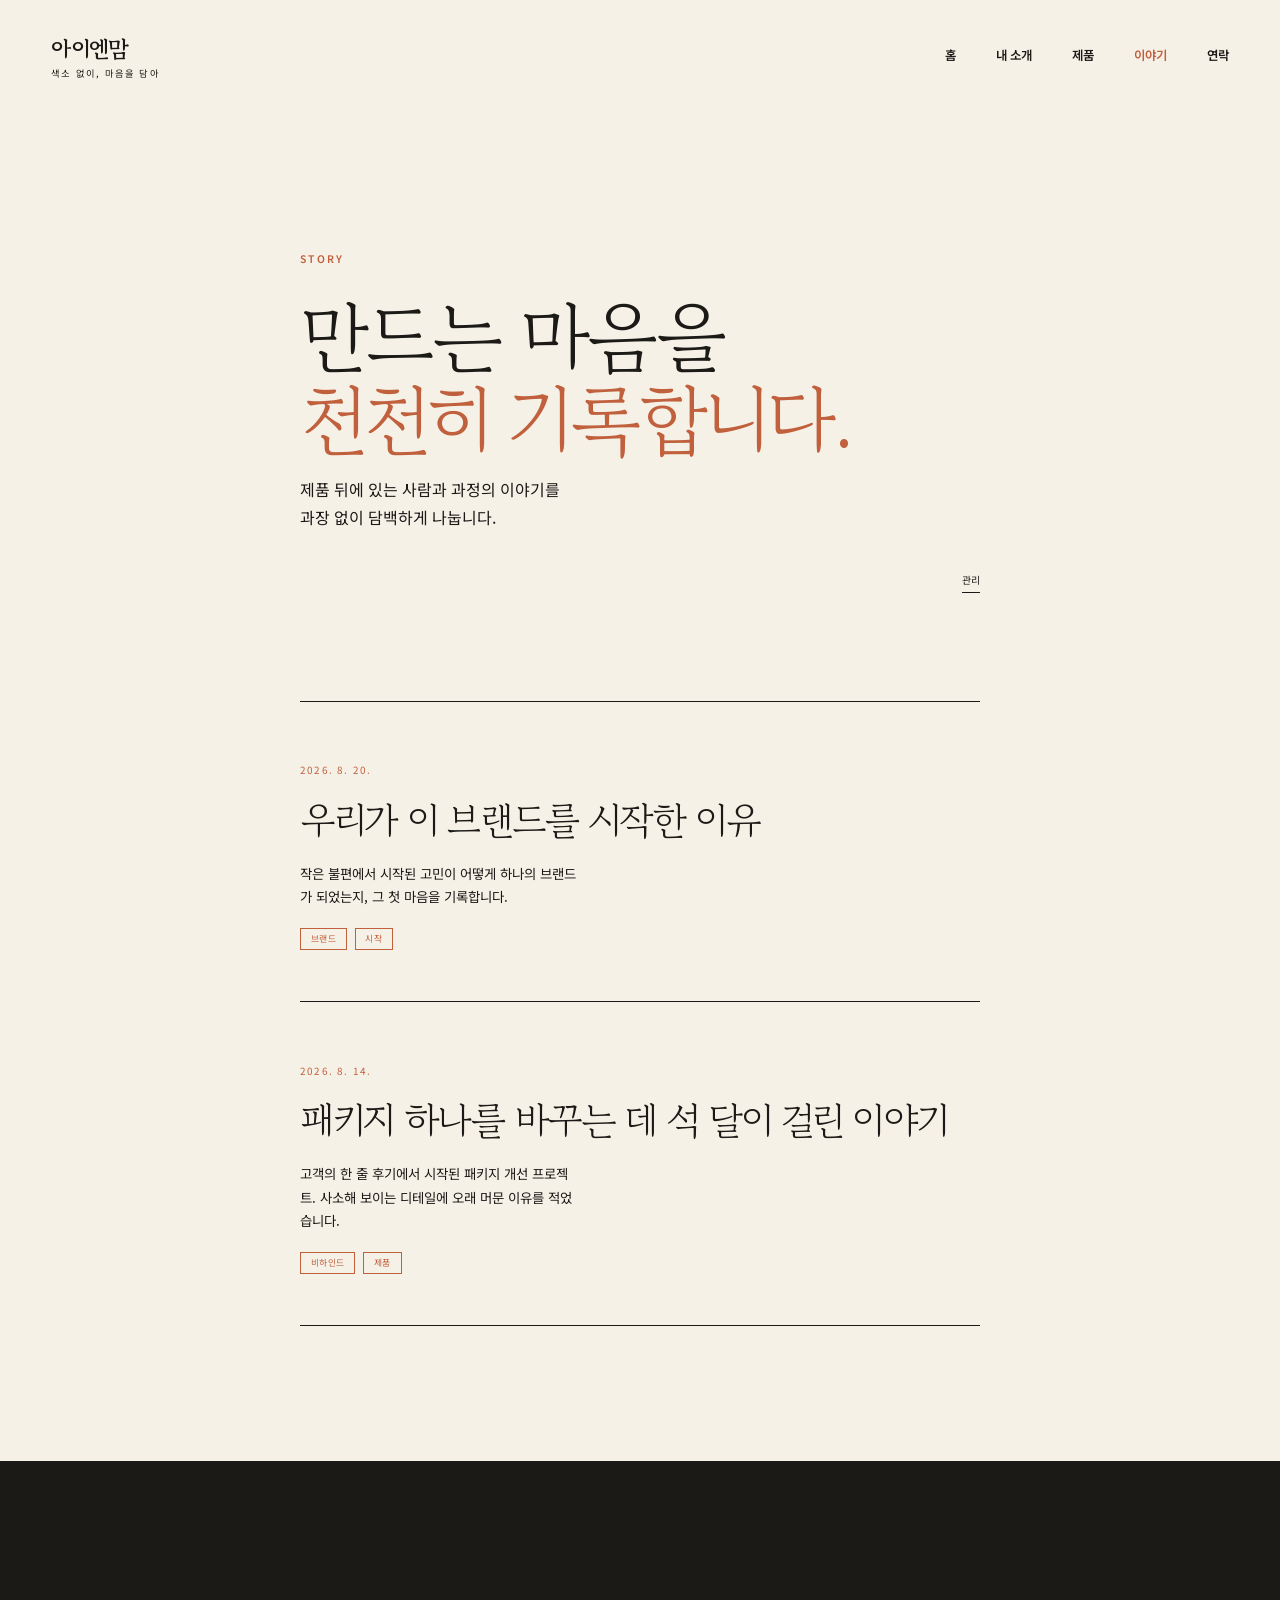
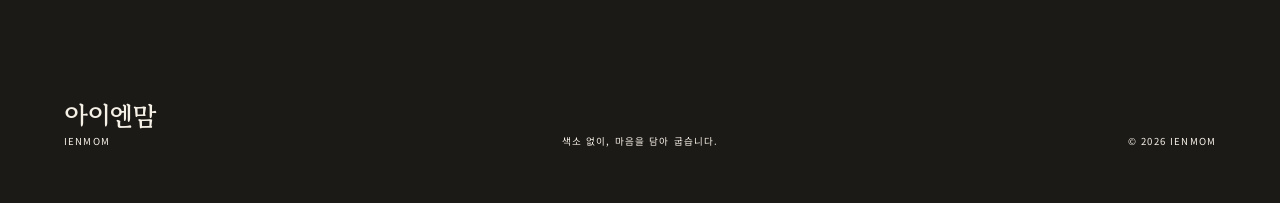
==== story/index.html @ c7182d22 "Add integrated brand story blog" ====
<!doctype html>
<html lang="ko">
  <head>
    <meta charset="utf-8">
    <meta name="viewport" content="width=device-width, initial-scale=1">
    <meta name="description" content="아이엔맘을 만들며 쌓아가는 이야기와 기록.">
    <meta name="theme-color" content="#F6F1E7">
    <title>이야기 | 아이엔맘</title>
    <link rel="preconnect" href="https://fonts.googleapis.com">
    <link rel="preconnect" href="https://fonts.gstatic.com" crossorigin>
    <link href="https://fonts.googleapis.com/css2?family=Gowun+Batang:wght@400;700&family=Noto+Sans+KR:wght@400;500;600&display=swap" rel="stylesheet">
    <link rel="stylesheet" href="../styles.css">
    <link rel="stylesheet" href="story.css">
    <script src="../script.js" defer></script>
    <script src="list.js" defer></script>
  </head>
  <body class="story-page">
    <a class="skip-link" href="#main">본문으로 바로가기</a>
    <header class="site-header">
      <a class="brand" href="../index.html" aria-label="아이엔맘 홈"><span class="brand-name">아이엔맘</span><span class="brand-line">색소 없이, 마음을 담아</span></a>
      <button class="menu-button" type="button" aria-label="메뉴 열기" aria-expanded="false" aria-controls="main-nav"><span></span><span></span></button>
      <nav id="main-nav" class="main-nav" aria-label="주요 메뉴">
        <a href="../index.html">홈</a><a href="../about.html">내 소개</a><a href="../products.html">제품</a><a href="index.html" aria-current="page">이야기</a><a href="../index.html#contact">연락</a>
      </nav>
    </header>

    <main id="main" class="story-list-main">
      <section class="story-list-hero reveal" aria-labelledby="story-title">
        <p class="kicker terracotta">STORY</p>
        <h1 id="story-title" class="two-line"><span>만드는 마음을</span><em>천천히 기록합니다.</em></h1>
        <p>제품 뒤에 있는 사람과 과정의 이야기를<br>과장 없이 담백하게 나눕니다.</p>
        <a class="story-admin-link" href="admin.html">관리</a>
      </section>
      <ul id="story-list" class="story-list" aria-live="polite"></ul>
    </main>

    <footer><div><strong>아이엔맘</strong><span>IENMOM</span></div><p>색소 없이, 마음을 담아 굽습니다.</p><p>© <span id="year"></span> IENMOM</p></footer>
  </body>
</html>
---- styles.css ----
:root{--cream:#F6F1E7;--ink:#1C1A17;--terra:#C0603C;--serif:"Gowun Batang",serif;--sans:"Noto Sans KR",sans-serif}
*{box-sizing:border-box}html{scroll-behavior:smooth}body{margin:0;background:var(--cream);color:var(--ink);font-family:var(--sans);line-height:1.75}body.menu-open{overflow:hidden}a{color:inherit;text-decoration:none}img{display:block;width:100%}.skip-link{position:fixed;top:-4rem;left:1rem;z-index:100;padding:.7rem 1rem;background:var(--cream);color:var(--ink)}.skip-link:focus{top:1rem}
.site-header{position:absolute;inset:0 0 auto;z-index:20;display:flex;align-items:center;justify-content:space-between;padding:2rem 4vw;color:var(--cream)}.brand{display:flex;flex-direction:column;line-height:1.2}.brand-name{font:700 1.4rem var(--serif);letter-spacing:-.04em}.brand-line{margin-top:.25rem;font-size:.58rem;letter-spacing:.13em}.main-nav{display:flex;gap:2.5rem;font-size:.78rem;font-weight:600}.menu-button{display:none;width:2.8rem;height:2.8rem;padding:.7rem;border:0;background:none;color:var(--cream)}.menu-button span{display:block;width:100%;height:1px;margin:.38rem 0;background:currentColor}
.hero,.product-feature{position:relative;min-height:100svh;overflow:hidden;color:var(--cream)}.hero-media,.feature-media{position:absolute;inset:-3%;background-repeat:no-repeat;background-position:center;background-size:cover}.hero-media{background-image:url("assets/ienmom-macaron-set.png");background-position:55% center;animation:hero-zoom 18s ease-out both}.scrim{position:absolute;inset:0;background:linear-gradient(90deg,rgba(28,26,23,.78) 0%,rgba(28,26,23,.42) 48%,rgba(28,26,23,.16) 100%)}.hero-content{position:absolute;left:8vw;bottom:13vh;z-index:2;max-width:48rem}.kicker{margin:0 0 1.6rem;font-size:.65rem;font-weight:600;letter-spacing:.22em}.terracotta{color:var(--terra)}h1,h2,h3{margin:0;font-family:var(--serif);font-weight:400;letter-spacing:-.06em}h1{font-size:clamp(3.8rem,7.5vw,8.5rem);line-height:1.08}h1 em{color:var(--terra);font-style:normal}.hero-content>p:not(.kicker){max-width:40ch;margin:2.2rem 0 0;font-size:clamp(.95rem,1.2vw,1.1rem)}.line-link{display:inline-flex;gap:3rem;align-items:center;margin-top:2.7rem;padding-bottom:.5rem;border-bottom:1px solid var(--cream);font-size:.78rem}.scroll-cue{position:absolute;z-index:2;right:4vw;bottom:3rem;margin:0;font-size:.55rem;letter-spacing:.25em;writing-mode:vertical-rl}
.scene{min-height:100svh;padding:15vh max(5vw,calc((100vw - 82rem)/2))}.story{display:grid;grid-template-columns:.9fr 1.1fr;gap:9vw;align-items:center}h2{font-size:clamp(3rem,5.4vw,6.2rem);line-height:1.18}.story-copy>p:not(.kicker){max-width:40ch;margin:2rem 0 0;font-size:.94rem}.principles{margin:3.5rem 0 0;border-top:1px solid var(--ink)}.principles div{display:grid;grid-template-columns:4rem 1fr;padding:1rem 0;border-bottom:1px solid var(--ink)}.principles dt{color:var(--terra);font:700 .75rem var(--serif)}.principles dd{margin:0;font-size:.82rem}.story-photo{margin:0}.story-photo img{height:min(68vh,50rem);object-fit:cover;object-position:58% center}.story-photo figcaption{margin-top:.8rem;font-size:.62rem;letter-spacing:.12em}
.products-intro{display:flex;align-items:flex-end;justify-content:space-between;gap:5vw}.products-intro>p{max-width:40ch;margin:0 0 .8rem;font-size:.9rem}.product-feature{display:flex;align-items:flex-end;min-height:105svh;padding:0 8vw 13vh}.macaron-feature .feature-media{background-image:url("assets/ienmom-macaron-set.png");background-position:center}.financier-feature .feature-media{background-image:url("assets/ienmom-financier-set.png");background-position:center}.product-feature .scrim{background:linear-gradient(0deg,rgba(28,26,23,.82) 0%,rgba(28,26,23,.14) 65%)}.feature-copy{position:relative;z-index:2}.feature-copy h3{font-size:clamp(3.1rem,6.2vw,7rem);line-height:1.12}.feature-copy>p:not(.kicker){max-width:40ch;margin:1.8rem 0 2rem;font-size:.9rem}.feature-copy>span{font-size:.65rem;letter-spacing:.12em}
.contact{display:grid;grid-template-columns:1.1fr .9fr;gap:10vw;align-items:center;border-bottom:1px solid var(--ink)}.contact-copy>p{max-width:40ch;margin:0 0 3rem;font:400 1.3rem/1.8 var(--serif)}.contact-links{border-top:1px solid var(--ink)}.contact-links a,.contact-links>p{display:grid;grid-template-columns:7rem 1fr;margin:0;padding:1.15rem 0;border-bottom:1px solid var(--ink);font-size:.78rem}.contact-links span{color:var(--terra);font-weight:600}.contact-copy small{display:block;margin-top:1.2rem;font-size:.6rem}
footer{min-height:38vh;display:grid;grid-template-columns:1fr 1fr 1fr;align-items:end;padding:6vh 5vw;background:var(--ink);color:var(--cream)}footer div{display:flex;flex-direction:column}footer strong{font:700 1.6rem var(--serif)}footer div span,footer p{margin:0;font-size:.6rem;letter-spacing:.12em}footer p:nth-child(2){text-align:center}footer p:last-child{text-align:right}
.reveal{opacity:0;transform:translateY(2rem);transition:opacity .8s ease,transform .8s ease}.reveal.is-visible{opacity:1;transform:none}@keyframes hero-zoom{from{transform:scale(1)}to{transform:scale(1.07)}}
@media(max-width:760px){.site-header{padding:1.35rem 1.25rem}.brand-name{font-size:1.2rem}.menu-button{display:block;position:relative;z-index:22}.main-nav{display:none;position:fixed;inset:0;z-index:21;flex-direction:column;align-items:center;justify-content:center;gap:2rem;background:var(--ink);color:var(--cream);font:400 1.8rem var(--serif)}.main-nav.open{display:flex}.hero-media{background-position:62% center}.scrim{background:linear-gradient(0deg,rgba(28,26,23,.82) 0%,rgba(28,26,23,.16) 78%)}.hero-content{left:1.25rem;right:1.25rem;bottom:12vh}h1{font-size:clamp(3.35rem,15.5vw,4.2rem)}.hero-content>p:not(.kicker){font-size:.85rem}.scroll-cue{display:none}.scene{min-height:auto;padding:15vh 1.25rem}.story{grid-template-columns:1fr;gap:11vh}h2{font-size:clamp(2.8rem,13vw,4rem)}.story-photo img{height:68vh}.products-intro{display:block;min-height:86svh;padding-top:18vh}.products-intro>p{margin-top:2.5rem}.product-feature{min-height:100svh;padding:0 1.25rem 11vh}.feature-media{inset:-2%}.macaron-feature .feature-media{background-position:57% center}.financier-feature .feature-media{background-position:60% center}.feature-copy h3{font-size:clamp(2.8rem,13.5vw,4rem)}.contact{grid-template-columns:1fr;gap:12vh}.contact-links a,.contact-links>p{grid-template-columns:5.5rem 1fr}footer{min-height:46vh;grid-template-columns:1fr;gap:1rem;align-content:end;text-align:left}footer p:nth-child(2),footer p:last-child{text-align:left}}
@media(prefers-reduced-motion:reduce){html{scroll-behavior:auto}*,*::before,*::after{animation:none!important;transition:none!important}.reveal{opacity:1;transform:none}}
@media(max-width:760px){h1{font-size:clamp(2.85rem,12vw,3.35rem)}}

/* About page */
.about-page .site-header{color:var(--ink)}
.about-page .main-nav a[aria-current="page"]{color:var(--terra)}
.about-hero{min-height:100svh;display:grid;grid-template-columns:1.15fr .85fr;align-items:center;gap:7vw;padding:15vh max(5vw,calc((100vw - 82rem)/2)) 10vh}
.about-hero-copy h1{font-size:clamp(3.4rem,5.8vw,6.8rem);line-height:1.12}
.about-hero-copy>p:last-child{margin-top:2.4rem;font-size:.75rem;letter-spacing:.1em}
.founder-photo{margin:0;align-self:end}
.photo-placeholder{height:72vh;min-height:34rem;display:flex;flex-direction:column;align-items:center;justify-content:center;border:1px solid var(--ink);background:var(--ink);color:var(--cream);text-align:center}
.photo-placeholder::before{content:"";width:clamp(10rem,18vw,18rem);aspect-ratio:1;border:1px solid var(--terra);border-radius:50%;margin-bottom:2.5rem}
.photo-placeholder span{color:var(--terra);font-size:.55rem;letter-spacing:.22em}.photo-placeholder strong{margin-top:.5rem;font:400 1.3rem var(--serif)}.photo-placeholder small{margin-top:.7rem;font-size:.55rem}
.founder-photo figcaption{margin-top:.7rem;font-size:.6rem;letter-spacing:.1em}
.first-person,.choice{display:grid;grid-template-columns:1fr 1fr;gap:10vw;align-items:start}
.story-body{max-width:40ch}.story-body p{margin:0 0 1.8rem;font-size:.92rem}
.hard-day{display:grid;grid-template-columns:1.05fr .95fr;gap:9vw;align-items:center;background:var(--ink);color:var(--cream)}
.hard-day-photo{margin:0}.hard-day-photo img{height:68vh;object-fit:cover;object-position:55% center}.hard-day-copy p:not(.kicker){max-width:40ch;margin:2rem 0 0;font-size:.9rem}
.about-quote{min-height:72svh;display:flex;flex-direction:column;align-items:center;justify-content:center;margin:0;padding:15vh 5vw;background:var(--terra);color:var(--cream);text-align:center}
.about-quote p{max-width:32ch;margin:0;font:400 clamp(2rem,4.2vw,4.6rem)/1.5 var(--serif);letter-spacing:-.04em}.about-quote cite{margin-top:2.5rem;font-style:normal;font-size:.6rem;letter-spacing:.14em}
.timeline-section{display:grid;grid-template-columns:.85fr 1.15fr;gap:10vw;align-items:start}.timeline{margin:0;padding:0;list-style:none;border-top:1px solid var(--ink)}.timeline li{display:grid;grid-template-columns:7rem 1fr;gap:1rem;padding:1.5rem 0;border-bottom:1px solid var(--ink)}.timeline li>span{color:var(--terra);font:700 .72rem var(--serif)}.timeline strong{font:700 1rem var(--serif)}.timeline p{max-width:40ch;margin:.4rem 0 0;font-size:.72rem}
.returning-customer{position:relative;display:flex;align-items:flex-end;min-height:105svh;color:var(--cream);overflow:hidden}.customer-photo{position:absolute;inset:0;background:url("assets/ienmom-financier-set.png") 55% center/cover no-repeat}.returning-customer::after{content:"";position:absolute;inset:0;background:linear-gradient(0deg,rgba(28,26,23,.86),rgba(28,26,23,.1) 78%)}.customer-copy{position:relative;z-index:1;max-width:44rem}.customer-copy p:not(.kicker){max-width:40ch;margin:1.8rem 0 0;font-size:.9rem}
.promise{display:flex;flex-direction:column;justify-content:center;align-items:center;background:var(--ink);color:var(--cream);text-align:center}.promise h2{max-width:18ch}.promise h2 em{color:var(--terra);font-style:normal}.promise .line-link{margin-top:4rem}
@media(max-width:760px){.about-page .menu-button{color:var(--ink)}.about-page.menu-open .menu-button{color:var(--cream)}.about-hero{grid-template-columns:1fr;gap:10vh;padding:18vh 1.25rem 12vh}.about-hero-copy h1{font-size:clamp(2.75rem,12vw,3.4rem)}.photo-placeholder{height:66vh;min-height:28rem}.first-person,.choice,.hard-day,.timeline-section{grid-template-columns:1fr;gap:10vh}.hard-day-photo img{height:60vh}.about-quote{min-height:78svh;padding:15vh 1.25rem}.about-quote p{font-size:clamp(1.85rem,8.7vw,2.7rem)}.timeline li{grid-template-columns:5.5rem 1fr}.returning-customer{min-height:100svh}.customer-photo{background-position:60% center}.customer-copy{padding-bottom:3vh}.promise{min-height:100svh;text-align:left;align-items:flex-start}.promise h2{font-size:clamp(2.6rem,12vw,3.6rem)}}
.two-line>span,.two-line>em{display:block;white-space:nowrap}
h2.two-line{font-size:clamp(2.5rem,4vw,4.8rem)}
.about-hero-copy h1.two-line{font-size:clamp(3.2rem,4.5vw,5.5rem)}
@media(max-width:760px){h2.two-line{font-size:clamp(2rem,8.3vw,2.5rem)}.about-hero-copy h1.two-line{font-size:clamp(1.95rem,8vw,2.5rem)}.feature-copy h3{font-size:clamp(2.15rem,8.8vw,2.7rem);white-space:nowrap}.promise h2.two-line{font-size:clamp(1.95rem,8vw,2.5rem)}}

/* Product catalog */
.home-products{padding:0 max(5vw,calc((100vw - 82rem)/2)) 15vh}
.store-product-grid{display:grid;grid-template-columns:repeat(3,minmax(0,1fr));gap:5rem 1.5rem}
.store-product{min-width:0}.store-product-image{display:block;overflow:hidden;background:var(--ink);aspect-ratio:1/1.06}.store-product-image img{width:100%;height:100%;object-fit:cover}.store-product-info{display:grid;grid-template-columns:1fr auto;gap:.4rem 1rem;padding:1.25rem 0;border-bottom:1px solid var(--ink)}.store-product-info h3{min-width:0;margin:0;font:400 1rem/1.55 var(--serif);letter-spacing:-.03em}.store-product-info p{margin:0;font-size:.75rem;font-weight:600;white-space:nowrap}.buy-button{grid-column:1/-1;display:flex;align-items:center;justify-content:space-between;margin-top:.8rem;padding:.8rem 1rem;background:var(--ink);color:var(--cream);font-size:.68rem;letter-spacing:.08em}.all-products-link{display:flex;justify-content:space-between;width:min(22rem,100%);margin:5rem 0 0 auto;padding:.9rem 0;border-bottom:1px solid var(--ink);font-size:.78rem}.product-error{grid-column:1/-1;padding:4rem 0;border-top:1px solid var(--ink);border-bottom:1px solid var(--ink);font-size:.8rem}
.products-page .site-header{color:var(--ink)}.products-page .main-nav a[aria-current="page"]{color:var(--terra)}.catalog-hero{min-height:92svh;display:flex;align-items:flex-end;justify-content:space-between;gap:6vw;padding:20vh max(5vw,calc((100vw - 82rem)/2)) 15vh}.catalog-hero h1{font-size:clamp(3.3rem,5.7vw,6.6rem)}.catalog-hero>p{max-width:40ch;margin:0 0 .8rem;font-size:.86rem}.catalog{padding:15vh max(5vw,calc((100vw - 82rem)/2))}.catalog-meta{display:flex;justify-content:space-between;margin-bottom:4rem;padding-bottom:1rem;border-bottom:1px solid var(--ink)}.catalog-meta p{margin:0;font-size:.62rem;letter-spacing:.12em}
@media(max-width:900px){.store-product-grid{grid-template-columns:repeat(2,minmax(0,1fr))}.catalog-hero{display:block}.catalog-hero>p{margin-top:2.5rem}}
@media(max-width:760px){.products-page .menu-button{color:var(--ink)}.products-page.menu-open .menu-button{color:var(--cream)}.products-intro{min-height:76svh}.home-products{padding:0 1.25rem 15vh}.store-product-grid{grid-template-columns:1fr;gap:4rem}.store-product-grid-home .store-product:nth-child(n+3){display:none}.store-product-image{aspect-ratio:1/1.03}.store-product-info h3{font-size:1.1rem}.all-products-link{margin-top:4rem}.catalog-hero{min-height:84svh;padding:18vh 1.25rem 12vh}.catalog-hero h1{font-size:clamp(2.1rem,8.8vw,2.75rem)}.catalog{padding:15vh 1.25rem}.catalog-meta{display:block}.catalog-meta p+ p{margin-top:.5rem;letter-spacing:0}}

/* Home stories */
.home-stories{display:grid;grid-template-columns:.8fr 1.2fr;gap:8vw;align-content:center}.home-stories-heading{align-self:start}.home-story-grid{display:grid;grid-template-columns:repeat(3,minmax(0,1fr));grid-column:1/-1;border-top:1px solid var(--ink)}.home-story-card{min-width:0;border-right:1px solid var(--ink);border-bottom:1px solid var(--ink)}.home-story-card:last-child{border-right:0}.home-story-card a{display:flex;flex-direction:column;min-height:23rem;padding:2rem 1.5rem}.home-story-card time{color:var(--terra);font-size:.6rem;letter-spacing:.1em}.home-story-card h3{margin:1.6rem 0 1rem;font:400 1.5rem/1.45 var(--serif);letter-spacing:-.04em}.home-story-card p{max-width:40ch;margin:0;font-size:.78rem}.home-story-card span{margin-top:auto;padding-top:2rem;font-size:.65rem}.all-stories-link{grid-column:2;display:flex;justify-content:space-between;padding:.9rem 0;border-bottom:1px solid var(--ink);font-size:.75rem}.story-error{grid-column:1/-1;padding:4rem 0;font-size:.8rem}
@media(max-width:900px){.home-story-grid{grid-template-columns:1fr}.home-story-card{border-right:0}.home-story-card a{min-height:18rem}.all-stories-link{grid-column:1/-1}}
@media(max-width:760px){.home-stories{grid-template-columns:1fr;gap:8vh}.home-story-card a{min-height:17rem;padding:2rem 0}.home-story-card h3{font-size:1.7rem}}
---- story/story.css ----
.story-page .site-header,.post-page .site-header{color:var(--ink)}
.story-page .main-nav a[aria-current="page"],.post-page .main-nav a[aria-current="page"]{color:var(--terra)}
.story-list-main{padding:0 max(1.25rem,calc((100vw - 42.5rem)/2)) 15vh}
.story-list-hero{min-height:78svh;display:flex;flex-direction:column;justify-content:flex-end;padding:18vh 0 12vh;border-bottom:1px solid var(--ink)}
.story-list-hero h1{font-size:clamp(3.3rem,6vw,6.8rem)}.story-list-hero>p:last-child{max-width:40ch;margin:2rem 0 0;font-size:.86rem}
.story-admin-link{align-self:flex-end;margin:1.5rem 0 0;padding-bottom:.2rem;border-bottom:1px solid var(--ink);font-size:.62rem}
.story-list{margin:0;padding:0;list-style:none}.story-card{border-bottom:1px solid var(--ink)}.story-card a{display:block;padding:3.2rem 0}.story-card time{color:var(--terra);font-size:.62rem;letter-spacing:.12em}.story-card h2{margin:.8rem 0 1rem;font-size:clamp(1.7rem,3vw,2.5rem);line-height:1.35}.story-card .summary{max-width:40ch;margin:0;font-size:.84rem}.story-tags{display:flex;gap:.5rem;flex-wrap:wrap;margin-top:1.2rem}.story-tag{padding:.15rem .6rem;border:1px solid var(--terra);color:var(--terra);font-size:.55rem;letter-spacing:.06em}.story-empty,.story-error{padding:6rem 0;font-size:.8rem}
.post-shell{width:min(42.5rem,calc(100% - 2.5rem));margin:0 auto;padding:18vh 0 15vh}.post-back{display:inline-block;margin-bottom:5rem;padding-bottom:.25rem;border-bottom:1px solid var(--ink);font-size:.68rem}.story-article{max-width:42.5rem}.post-head time{color:var(--terra);font-size:.65rem;letter-spacing:.12em}.post-head h1{margin:1rem 0 1.4rem;font-size:clamp(2.4rem,5.3vw,4.8rem);line-height:1.28}.post-meta{font-size:.68rem}.post-rule{width:4rem;margin:3rem 0;border:0;border-top:1px solid var(--ink)}.post-body{font-size:1rem;line-height:2}.post-body p{margin:0 0 1.8em;white-space:pre-line}.post-body h2{margin:2.7em 0 1em;font-size:1.65rem;line-height:1.45}.post-body ul{margin:0 0 1.8em;padding-left:1.2em}.post-body li{margin:.45em 0}.post-body li::marker{color:var(--terra)}.post-faq,.post-sources{margin-top:5rem}.post-faq>h2,.post-sources>h2{margin:0 0 1.2rem;font-size:1.45rem}.post-faq details{padding:1rem 0;border-top:1px solid var(--ink)}.post-faq details:last-child{border-bottom:1px solid var(--ink)}.post-faq summary{cursor:pointer;font:700 .9rem var(--serif)}.post-faq summary::before{content:"Q. ";color:var(--terra)}.post-faq details p{margin:.8rem 0 0;font-size:.82rem}.post-sources{font-size:.75rem}.post-sources ol{padding-left:1.2rem}.post-nav{display:grid;grid-template-columns:1fr 1fr;gap:2rem;margin-top:6rem;padding-top:1rem;border-top:1px solid var(--ink)}.post-nav a{padding:1.4rem 0}.post-nav .next{text-align:right}.post-nav .dir{color:var(--terra);font-size:.55rem;letter-spacing:.12em}.post-nav .pn-title{margin-top:.45rem;font:700 .85rem/1.5 var(--serif)}.post-notfound{padding:20vh 0;text-align:center}.post-notfound h1{font-size:2rem}.post-notfound p{margin:1rem 0 2rem;font-size:.85rem}.post-notfound a{border-bottom:1px solid var(--ink);font-size:.75rem}
@media(max-width:760px){.story-page .menu-button,.post-page .menu-button{color:var(--ink)}.story-page.menu-open .menu-button,.post-page.menu-open .menu-button{color:var(--cream)}.story-list-main{padding-inline:1.25rem}.story-list-hero{min-height:72svh}.story-list-hero h1{font-size:clamp(2.4rem,10.5vw,3.1rem)}.story-card a{padding:2.5rem 0}.post-shell{padding-top:16vh}.post-head h1{font-size:clamp(2.15rem,9.5vw,3rem)}.post-nav{grid-template-columns:1fr}.post-nav .next{text-align:left}}
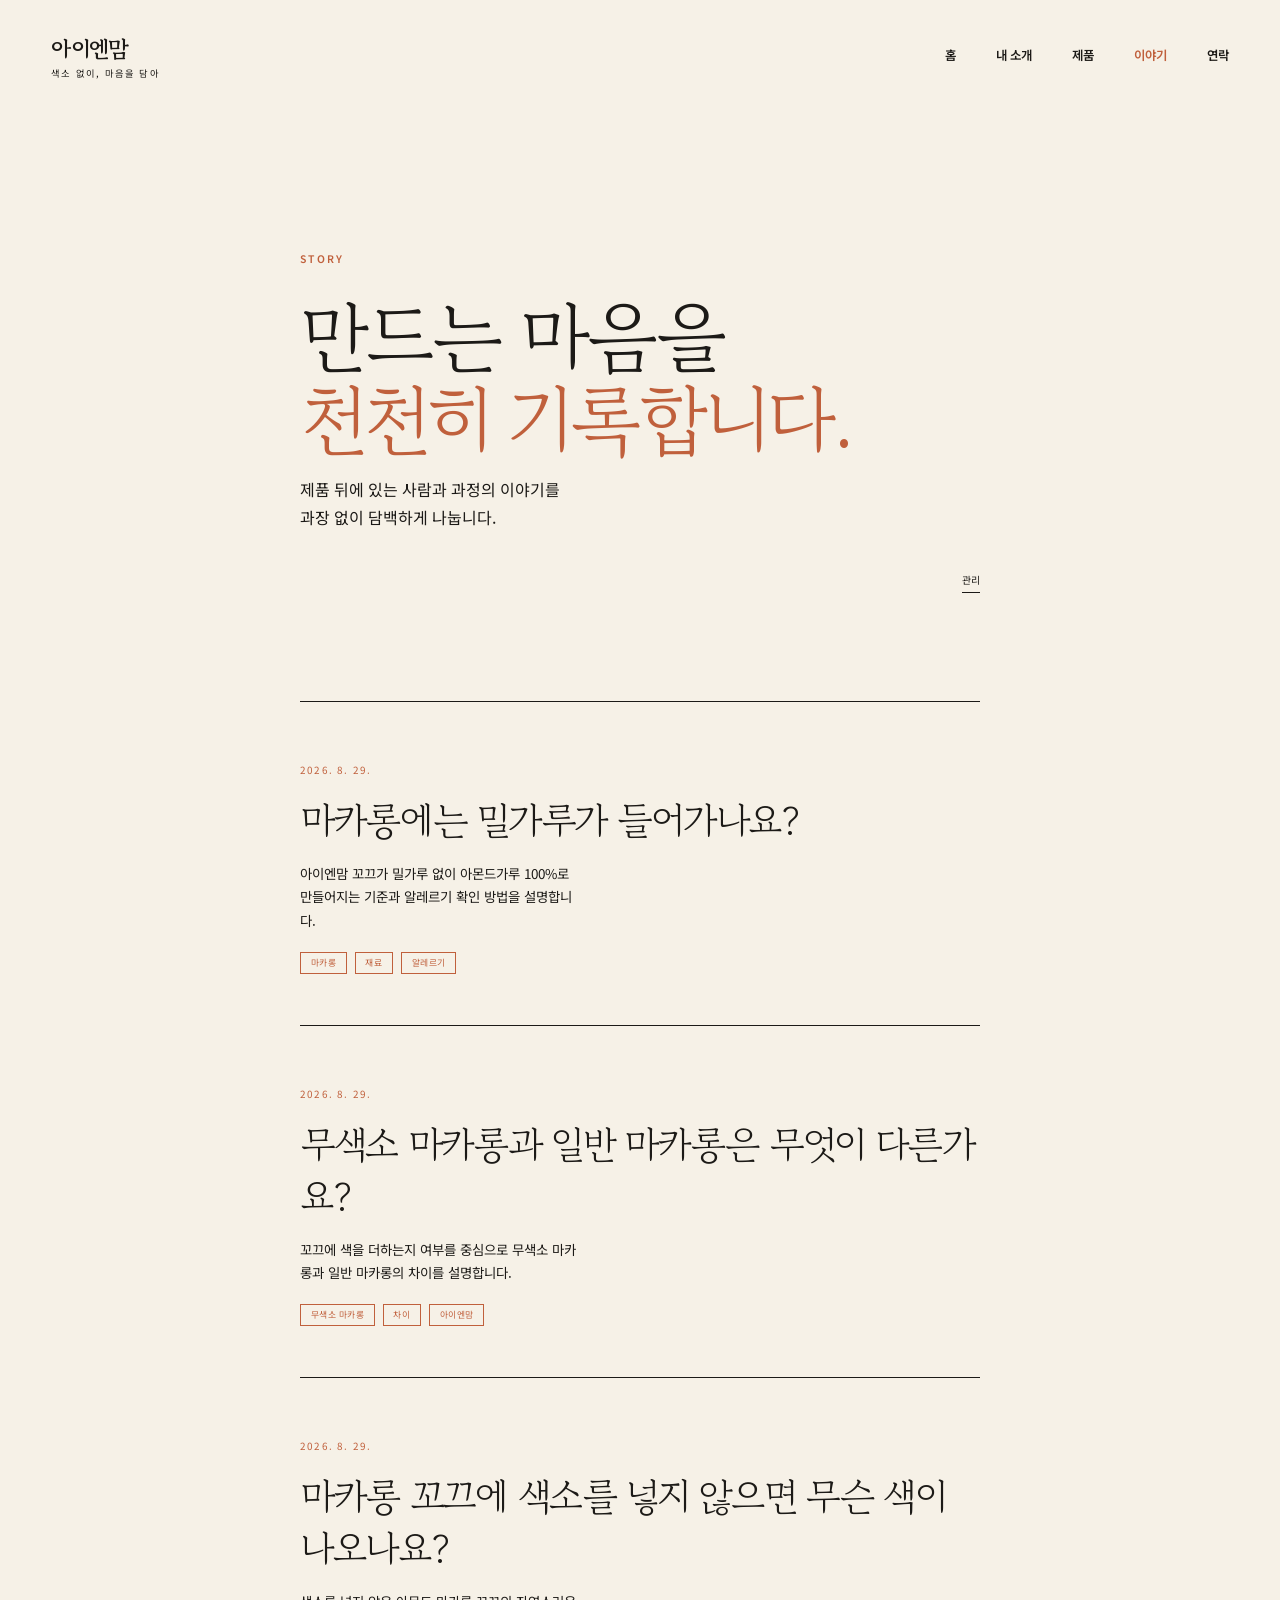
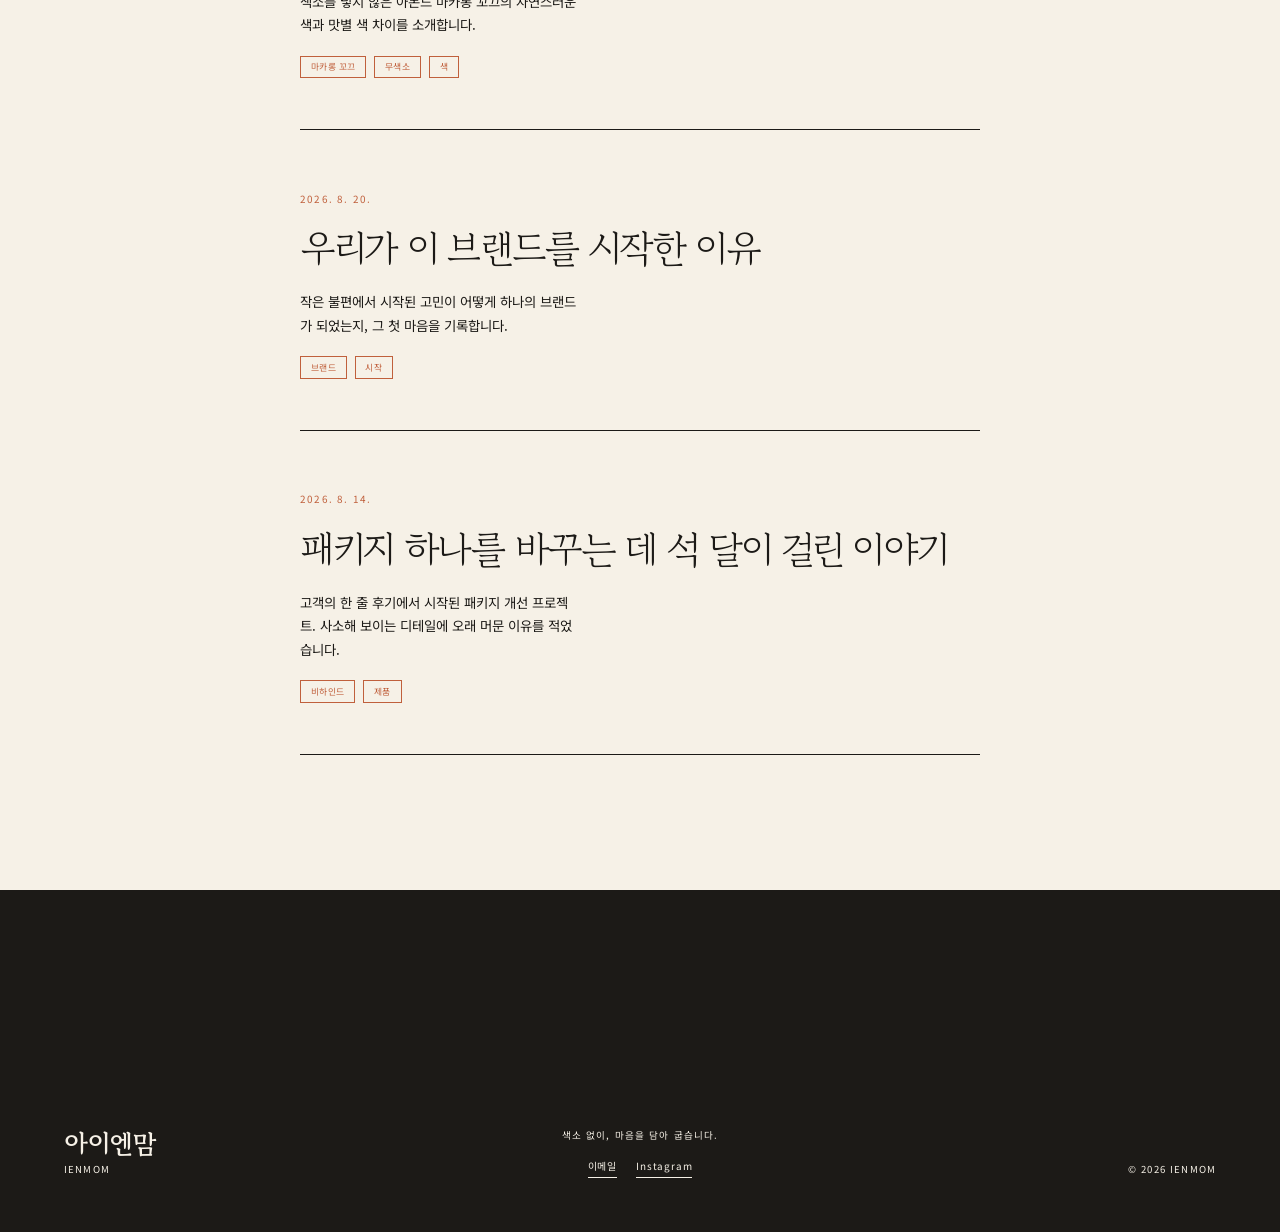
==== commit c2165344: "Add contact page and raw video asset" ====
--- a/story/index.html
+++ b/story/index.html
@@ -20,7 +20,7 @@
       <a class="brand" href="../index.html" aria-label="아이엔맘 홈"><span class="brand-name">아이엔맘</span><span class="brand-line">색소 없이, 마음을 담아</span></a>
       <button class="menu-button" type="button" aria-label="메뉴 열기" aria-expanded="false" aria-controls="main-nav"><span></span><span></span></button>
       <nav id="main-nav" class="main-nav" aria-label="주요 메뉴">
-        <a href="../index.html">홈</a><a href="../about.html">내 소개</a><a href="../products.html">제품</a><a href="index.html" aria-current="page">이야기</a><a href="../index.html#contact">연락</a>
+        <a href="../index.html">홈</a><a href="../about.html">내 소개</a><a href="../products.html">제품</a><a href="index.html" aria-current="page">이야기</a><a href="../contact.html">연락</a>
       </nav>
     </header>
 
@@ -34,6 +34,6 @@
       <ul id="story-list" class="story-list" aria-live="polite"></ul>
     </main>
 
-    <footer><div><strong>아이엔맘</strong><span>IENMOM</span></div><p>색소 없이, 마음을 담아 굽습니다.</p><p>© <span id="year"></span> IENMOM</p></footer>
+    <footer><div><strong>아이엔맘</strong><span>IENMOM</span></div><div class="footer-center"><p>색소 없이, 마음을 담아 굽습니다.</p><nav class="footer-links" aria-label="푸터 연락처"><a href="mailto:khlove0718@naver.com" target="_blank" rel="noopener">이메일</a><a href="https://www.instagram.com/iandmom_new/" target="_blank" rel="noopener">Instagram</a></nav></div><p class="footer-copy">© <span id="year"></span> IENMOM</p></footer>
   </body>
 </html>
--- a/styles.css
+++ b/styles.css
@@ -49,3 +49,13 @@
 .home-stories{display:grid;grid-template-columns:.8fr 1.2fr;gap:8vw;align-content:center}.home-stories-heading{align-self:start}.home-story-grid{display:grid;grid-template-columns:repeat(3,minmax(0,1fr));grid-column:1/-1;border-top:1px solid var(--ink)}.home-story-card{min-width:0;border-right:1px solid var(--ink);border-bottom:1px solid var(--ink)}.home-story-card:last-child{border-right:0}.home-story-card a{display:flex;flex-direction:column;min-height:23rem;padding:2rem 1.5rem}.home-story-card time{color:var(--terra);font-size:.6rem;letter-spacing:.1em}.home-story-card h3{margin:1.6rem 0 1rem;font:400 1.5rem/1.45 var(--serif);letter-spacing:-.04em}.home-story-card p{max-width:40ch;margin:0;font-size:.78rem}.home-story-card span{margin-top:auto;padding-top:2rem;font-size:.65rem}.all-stories-link{grid-column:2;display:flex;justify-content:space-between;padding:.9rem 0;border-bottom:1px solid var(--ink);font-size:.75rem}.story-error{grid-column:1/-1;padding:4rem 0;font-size:.8rem}
 @media(max-width:900px){.home-story-grid{grid-template-columns:1fr}.home-story-card{border-right:0}.home-story-card a{min-height:18rem}.all-stories-link{grid-column:1/-1}}
 @media(max-width:760px){.home-stories{grid-template-columns:1fr;gap:8vh}.home-story-card a{min-height:17rem;padding:2rem 0}.home-story-card h3{font-size:1.7rem}}
+
+/* Curated products */
+.store-product-info h3{grid-column:1/-1}.store-product-info .product-tagline{grid-column:1/-1;min-height:2.8em;font-weight:400;line-height:1.6;white-space:normal}.store-product-info .product-price{grid-column:1/-1;margin-top:.35rem;font-weight:600;white-space:nowrap}.curated-feature{display:grid;grid-template-columns:1.15fr .85fr;min-height:76svh;margin-bottom:12vh;background:var(--ink);color:var(--cream)}.curated-feature-image{display:block;min-height:100%;overflow:hidden}.curated-feature-image img{width:100%;height:100%;object-fit:cover}.curated-feature-copy{display:flex;flex-direction:column;justify-content:center;padding:6vw}.curated-feature-copy h3{font-size:clamp(2.4rem,4.3vw,5rem);line-height:1.24}.curated-feature-tagline{max-width:40ch;margin:2rem 0 0;font:400 1.15rem/1.8 var(--serif)}.curated-feature-price{margin:2rem 0 0;font-size:.82rem;font-weight:600}.curated-feature .buy-button{margin-top:2.5rem;background:var(--terra)}.curated-product-grid{display:grid;grid-template-columns:repeat(3,minmax(0,1fr));gap:5rem 1.5rem}.curated-product-grid .store-product:last-child:nth-child(3n+2){grid-column:2}.curated-products .product-error{border-top:1px solid var(--ink);border-bottom:1px solid var(--ink)}
+.curated-feature-copy .curated-feature-title{font-size:clamp(2.2rem,3.5vw,4rem);line-height:1.38}.curated-feature-title span{display:block;white-space:nowrap}
+@media(max-width:900px){.curated-feature{grid-template-columns:1fr;min-height:0}.curated-feature-image{height:66vh}.curated-feature-copy{padding:10vh 7vw}.curated-product-grid{grid-template-columns:repeat(2,minmax(0,1fr))}.curated-product-grid .store-product:last-child:nth-child(3n+2){grid-column:auto}}
+@media(max-width:760px){.curated-feature{margin-bottom:10vh}.curated-feature-image{height:55vh}.curated-feature-copy{padding:9vh 1.5rem}.curated-feature-copy .curated-feature-title{font-size:clamp(2rem,9vw,2.45rem);line-height:1.42}.curated-feature-tagline{font-size:1.05rem}.curated-product-grid{grid-template-columns:1fr;gap:4rem}}
+
+/* Contact page and footer contact links */
+footer .footer-center{align-items:center;gap:.8rem;text-align:center}.footer-links{display:flex;flex-direction:row;gap:1.2rem}.footer-links a{padding-bottom:.15rem;border-bottom:1px solid currentColor;font-size:.62rem;letter-spacing:.08em}.footer-copy{text-align:right}.contact-page .site-header{color:var(--ink)}.contact-page .main-nav a[aria-current="page"]{color:var(--terra)}.contact-main{min-height:100svh}.contact-page-hero{min-height:100svh;display:grid;grid-template-columns:.9fr 1.1fr;gap:9vw;align-items:center;padding:16vh max(5vw,calc((100vw - 82rem)/2)) 12vh}.contact-page-heading h1{font-size:clamp(3.2rem,5.7vw,6.4rem);line-height:1.14}.contact-page-heading>p:last-child{max-width:40ch;margin:2rem 0 0;font-size:.9rem}.contact-action-list{border-top:1px solid var(--ink)}.contact-action-list a{display:flex;min-height:10.5rem;flex-direction:column;justify-content:space-between;padding:1.5rem;border-bottom:1px solid var(--ink);transition:background-color .25s ease,color .25s ease}.contact-action-list a:hover,.contact-action-list a:focus-visible{background:var(--ink);color:var(--cream)}.contact-action-list span{color:var(--terra);font-size:.62rem;font-weight:600;letter-spacing:.18em}.contact-action-list strong{font:400 clamp(1.35rem,2.3vw,2.5rem)/1.35 var(--serif);letter-spacing:-.04em}
+@media(max-width:760px){footer .footer-center{align-items:flex-start;text-align:left}.footer-links{margin-top:.25rem}.footer-copy{text-align:left}.contact-page-hero{grid-template-columns:1fr;gap:10vh;padding:18vh 1.25rem 15vh}.contact-page-heading h1{font-size:clamp(2.7rem,12vw,3.4rem)}.contact-action-list a{min-height:9rem;padding:1.25rem 0}.contact-action-list strong{font-size:1.45rem}}
--- a/story/story.css
+++ b/story/story.css
@@ -7,3 +7,5 @@
 .story-list{margin:0;padding:0;list-style:none}.story-card{border-bottom:1px solid var(--ink)}.story-card a{display:block;padding:3.2rem 0}.story-card time{color:var(--terra);font-size:.62rem;letter-spacing:.12em}.story-card h2{margin:.8rem 0 1rem;font-size:clamp(1.7rem,3vw,2.5rem);line-height:1.35}.story-card .summary{max-width:40ch;margin:0;font-size:.84rem}.story-tags{display:flex;gap:.5rem;flex-wrap:wrap;margin-top:1.2rem}.story-tag{padding:.15rem .6rem;border:1px solid var(--terra);color:var(--terra);font-size:.55rem;letter-spacing:.06em}.story-empty,.story-error{padding:6rem 0;font-size:.8rem}
 .post-shell{width:min(42.5rem,calc(100% - 2.5rem));margin:0 auto;padding:18vh 0 15vh}.post-back{display:inline-block;margin-bottom:5rem;padding-bottom:.25rem;border-bottom:1px solid var(--ink);font-size:.68rem}.story-article{max-width:42.5rem}.post-head time{color:var(--terra);font-size:.65rem;letter-spacing:.12em}.post-head h1{margin:1rem 0 1.4rem;font-size:clamp(2.4rem,5.3vw,4.8rem);line-height:1.28}.post-meta{font-size:.68rem}.post-rule{width:4rem;margin:3rem 0;border:0;border-top:1px solid var(--ink)}.post-body{font-size:1rem;line-height:2}.post-body p{margin:0 0 1.8em;white-space:pre-line}.post-body h2{margin:2.7em 0 1em;font-size:1.65rem;line-height:1.45}.post-body ul{margin:0 0 1.8em;padding-left:1.2em}.post-body li{margin:.45em 0}.post-body li::marker{color:var(--terra)}.post-faq,.post-sources{margin-top:5rem}.post-faq>h2,.post-sources>h2{margin:0 0 1.2rem;font-size:1.45rem}.post-faq details{padding:1rem 0;border-top:1px solid var(--ink)}.post-faq details:last-child{border-bottom:1px solid var(--ink)}.post-faq summary{cursor:pointer;font:700 .9rem var(--serif)}.post-faq summary::before{content:"Q. ";color:var(--terra)}.post-faq details p{margin:.8rem 0 0;font-size:.82rem}.post-sources{font-size:.75rem}.post-sources ol{padding-left:1.2rem}.post-nav{display:grid;grid-template-columns:1fr 1fr;gap:2rem;margin-top:6rem;padding-top:1rem;border-top:1px solid var(--ink)}.post-nav a{padding:1.4rem 0}.post-nav .next{text-align:right}.post-nav .dir{color:var(--terra);font-size:.55rem;letter-spacing:.12em}.post-nav .pn-title{margin-top:.45rem;font:700 .85rem/1.5 var(--serif)}.post-notfound{padding:20vh 0;text-align:center}.post-notfound h1{font-size:2rem}.post-notfound p{margin:1rem 0 2rem;font-size:.85rem}.post-notfound a{border-bottom:1px solid var(--ink);font-size:.75rem}
 @media(max-width:760px){.story-page .menu-button,.post-page .menu-button{color:var(--ink)}.story-page.menu-open .menu-button,.post-page.menu-open .menu-button{color:var(--cream)}.story-list-main{padding-inline:1.25rem}.story-list-hero{min-height:72svh}.story-list-hero h1{font-size:clamp(2.4rem,10.5vw,3.1rem)}.story-card a{padding:2.5rem 0}.post-shell{padding-top:16vh}.post-head h1{font-size:clamp(2.15rem,9.5vw,3rem)}.post-nav{grid-template-columns:1fr}.post-nav .next{text-align:left}}
+
+.post-related{margin-top:5rem}.post-related>h2{margin:0 0 1.2rem;font-size:1.45rem}.post-related ul{margin:0;padding:0;list-style:none;border-top:1px solid var(--ink)}.post-related li{border-bottom:1px solid var(--ink)}.post-related a{display:block;padding:1rem 0;font-size:.82rem}.post-cta{margin-top:5rem;padding-top:2rem;border-top:1px solid var(--ink)}.post-cta p{margin:0 0 1.2rem;font:700 1.1rem/1.6 var(--serif)}.post-cta .buy-button{display:inline-flex}
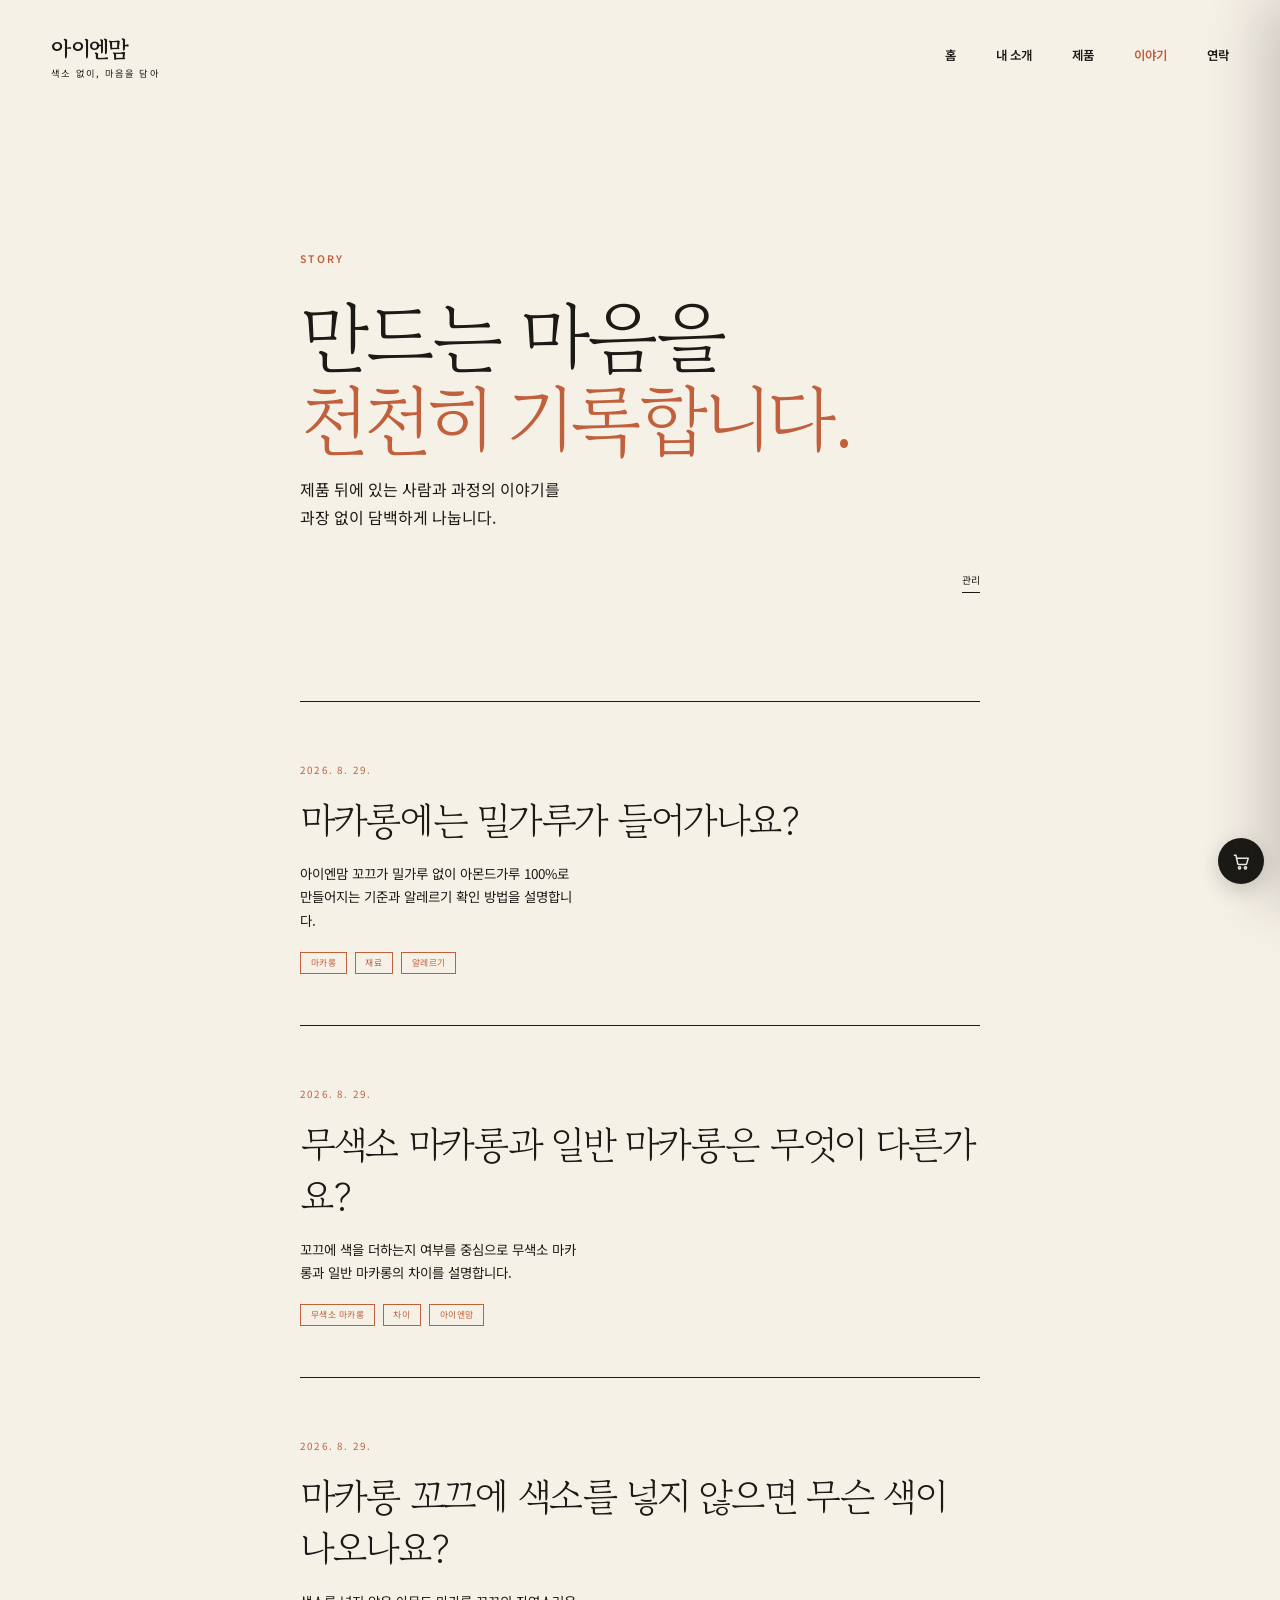
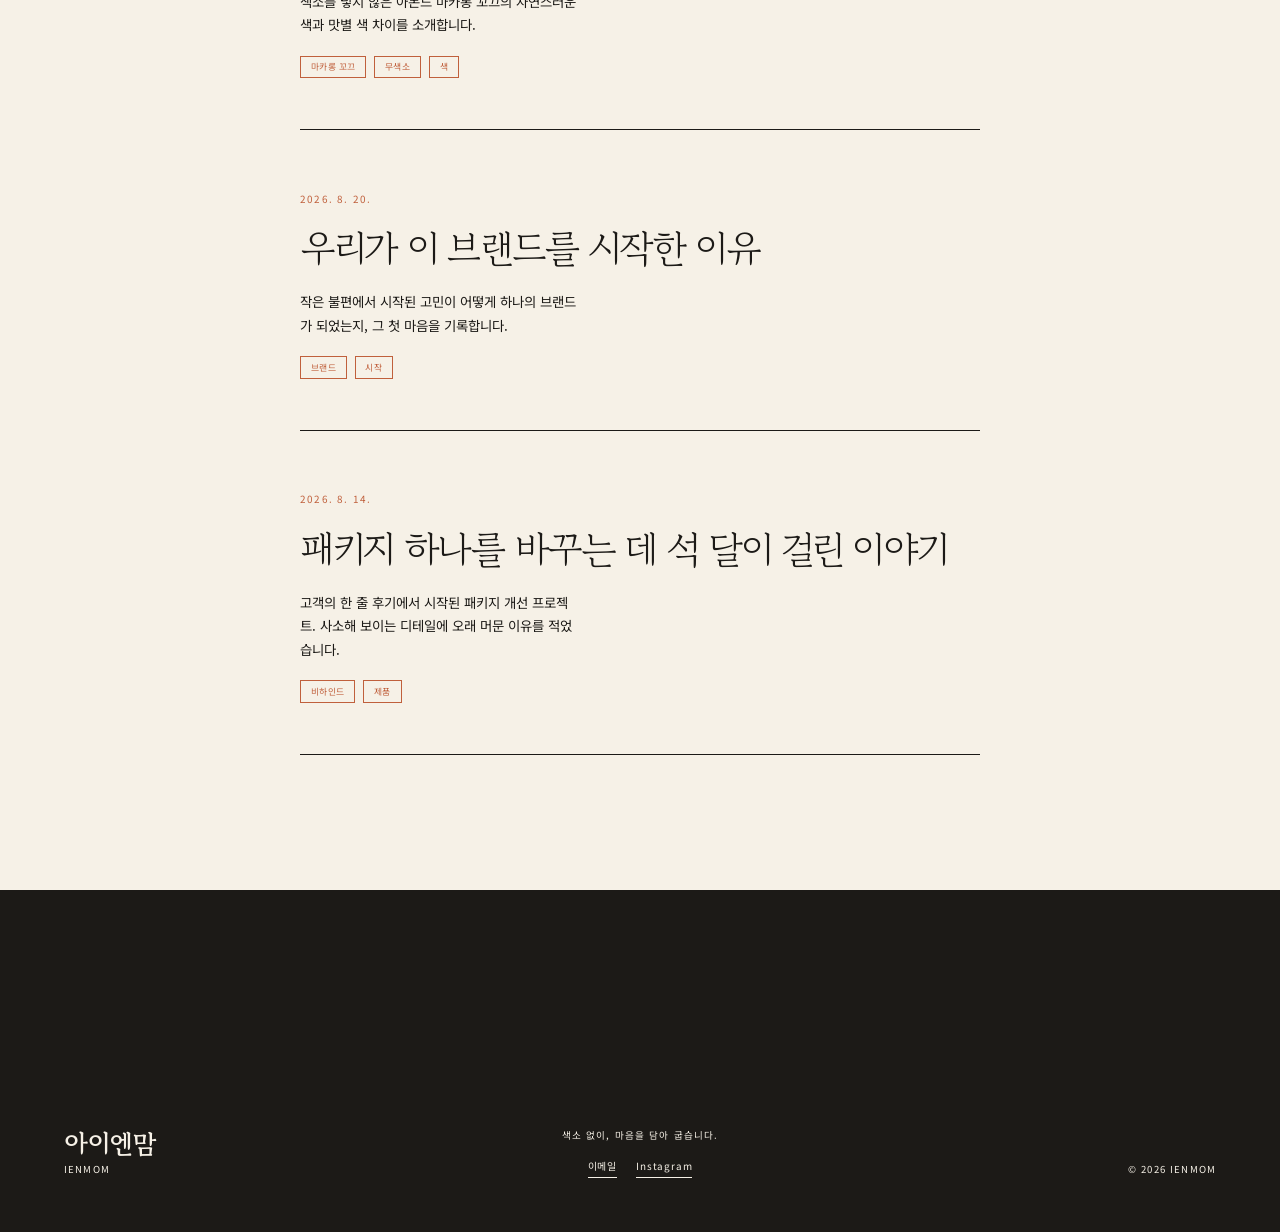
==== commit 96f69fac: "Add site-wide shopping cart" ====
--- a/story/index.html
+++ b/story/index.html
@@ -13,6 +13,7 @@
     <link rel="stylesheet" href="story.css">
     <script src="../script.js" defer></script>
     <script src="list.js" defer></script>
+    <link rel="stylesheet" href="../assets/cart.css">
   </head>
   <body class="story-page">
     <a class="skip-link" href="#main">본문으로 바로가기</a>
@@ -35,5 +36,6 @@
     </main>
 
     <footer><div><strong>아이엔맘</strong><span>IENMOM</span></div><div class="footer-center"><p>색소 없이, 마음을 담아 굽습니다.</p><nav class="footer-links" aria-label="푸터 연락처"><a href="mailto:khlove0718@naver.com" target="_blank" rel="noopener">이메일</a><a href="https://www.instagram.com/iandmom_new/" target="_blank" rel="noopener">Instagram</a></nav></div><p class="footer-copy">© <span id="year"></span> IENMOM</p></footer>
+    <script src="../assets/cart.js" defer></script>
   </body>
 </html>
--- a/assets/cart.css
+++ b/assets/cart.css
@@ -0,0 +1,189 @@
+/* ==========================================================================
+   장바구니 부품 키트 — cart.css
+   실행DAY 2026-08-29 · https://runday.irumai.kr/260829/kit/cart/
+
+   ● 브랜드에 맞추려면 아래 변수 6개만 바꾸면 됩니다.
+     클래스 이름은 전부 rdcart- 로 시작해서 내 사이트 CSS 와 겹치지 않습니다.
+   ========================================================================== */
+:root {
+  --cart-bg:     #F6F1E7;   /* 아이엔맘 크림 */
+  --cart-ink:    #1C1A17;   /* 아이엔맘 먹색 */
+  --cart-line:   rgb(28 26 23 / 18%);
+  --cart-accent: #C0603C;   /* 아이엔맘 테라코타 */
+  --cart-radius: 0;
+  --cart-font:   var(--sans, "Noto Sans KR", "Malgun Gothic", sans-serif);
+}
+
+/* ───────── 열렸을 때 배경 스크롤 잠금 ───────── */
+html.rdcart-locked, body.rdcart-locked { overflow: hidden; }
+
+/* ───────── 장바구니 버튼 ───────── */
+.rdcart-btn {
+  position: relative;
+  display: inline-grid; place-items: center;
+  width: 46px; height: 46px; padding: 0;
+  border: 0; border-radius: 999px;
+  background: var(--cart-ink); color: var(--cart-bg);
+  font: inherit; cursor: pointer;
+  transition: transform .2s ease, box-shadow .2s ease;
+}
+.rdcart-btn--float {
+  position: fixed; right: 16px; bottom: 16px; z-index: 90;
+  box-shadow: 0 6px 20px rgb(28 26 23 / 18%);
+}
+.rdcart-btn:active { transform: translateY(0); }
+@media (hover: hover) { .rdcart-btn:hover { transform: translateY(-1px); } }
+.rdcart-btn:focus-visible { outline: 2px solid var(--cart-accent); outline-offset: 3px; }
+.rdcart-btn svg { display: block; }
+
+.rdcart-btn__count {
+  position: absolute; top: -3px; right: -3px;
+  min-width: 20px; height: 20px; padding: 0 5px;
+  display: grid; place-items: center;
+  border-radius: 999px;
+  background: var(--cart-accent); color: var(--cart-bg);
+  font-family: var(--cart-font);
+  font-size: 11px; font-weight: 800; line-height: 1;
+  transform: scale(0); transition: transform .25s cubic-bezier(.2, .8, .3, 1);
+}
+.rdcart-btn--has .rdcart-btn__count { transform: scale(1); }
+
+/* 담기 버튼의 "담았습니다" 순간 (참가자 버튼 스타일은 건드리지 않습니다) */
+.rdcart-added { opacity: .68; }
+
+/* ───────── 서랍 ───────── */
+.rdcart {
+  position: fixed; inset: 0; z-index: 100;
+  pointer-events: none;
+  font-family: var(--cart-font);
+  color: var(--cart-ink);
+  -webkit-text-size-adjust: 100%;
+}
+.rdcart--open { pointer-events: auto; }
+
+.rdcart__back {
+  position: absolute; inset: 0;
+  background: rgb(28 26 23 / 48%);
+  opacity: 0; transition: opacity .32s ease;
+}
+.rdcart--open .rdcart__back { opacity: 1; }
+
+.rdcart__panel {
+  position: absolute; top: 0; right: 0;
+  height: 100%; width: min(400px, 92vw);
+  display: flex; flex-direction: column;
+  background: var(--cart-bg);
+  box-shadow: -18px 0 54px rgb(28 26 23 / 20%);
+  transform: translateX(100%);
+  transition: transform .38s cubic-bezier(.2, .8, .3, 1);
+}
+.rdcart--open .rdcart__panel { transform: none; }
+
+.rdcart__head {
+  display: flex; align-items: center; justify-content: space-between;
+  gap: 12px; padding: 20px 22px;
+  border-bottom: 1px solid var(--cart-line);
+}
+.rdcart__title { margin: 0; font-family: var(--serif, serif); font-size: 1.45rem; font-weight: 700; letter-spacing: -.04em; }
+.rdcart__close {
+  width: 34px; height: 34px; flex: none;
+  border: 0; border-radius: 999px; background: none;
+  color: var(--cart-ink); font: inherit; font-size: 22px; line-height: 1;
+  cursor: pointer; opacity: .6;
+}
+@media (hover: hover) { .rdcart__close:hover { background: var(--cart-line); opacity: 1; } }
+.rdcart__close:focus-visible { outline: 2px solid var(--cart-accent); outline-offset: 2px; }
+
+.rdcart__body { flex: 1; overflow-y: auto; padding: 6px 22px; -webkit-overflow-scrolling: touch; }
+.rdcart__empty { padding: 34px 0; margin: 0; font-size: 14px; line-height: 1.85; opacity: .6; }
+
+/* ───────── 줄 ───────── */
+.rdcart__line {
+  display: flex; align-items: center; gap: 12px;
+  padding: 15px 0; border-bottom: 1px solid var(--cart-line);
+}
+.rdcart__grow { flex: 1; min-width: 0; }
+.rdcart__grow b {
+  display: block; font-size: 14.5px; font-weight: 700; letter-spacing: -.02em;
+  overflow-wrap: anywhere;
+}
+.rdcart__grow small { display: block; margin-top: 3px; font-size: 12.5px; opacity: .6; }
+
+.rdcart__go {
+  display: inline-block; margin-top: 7px;
+  font-size: 12.5px; font-weight: 700; color: var(--cart-ink);
+  text-decoration: none;
+  border-bottom: 1.5px solid var(--cart-ink); padding-bottom: 1px;
+}
+@media (hover: hover) { .rdcart__go:hover { opacity: .6; } }
+.rdcart__go--off {
+  font-weight: 400; opacity: .45;
+  border-bottom-style: dotted; cursor: default;
+}
+
+.rdcart__qty {
+  display: inline-flex; align-items: center; flex: none;
+  border-radius: 999px; box-shadow: inset 0 0 0 1.5px var(--cart-line);
+}
+.rdcart__qty button {
+  width: 32px; height: 32px; padding: 0;
+  border: 0; border-radius: 999px; background: none;
+  color: var(--cart-ink); font: inherit; font-size: 16px; font-weight: 700;
+  cursor: pointer;
+}
+@media (hover: hover) { .rdcart__qty button:hover { background: var(--cart-line); } }
+.rdcart__qty button:focus-visible { outline: 2px solid var(--cart-accent); outline-offset: 1px; }
+.rdcart__qty > span { min-width: 26px; text-align: center; font-size: 14px; font-weight: 700; }
+
+.rdcart__kill {
+  flex: none; border: 0; background: none; padding: 4px 2px;
+  color: var(--cart-ink); font: inherit; font-size: 12px; opacity: .55;
+  text-decoration: underline; text-underline-offset: 3px; cursor: pointer;
+}
+@media (hover: hover) { .rdcart__kill:hover { opacity: 1; color: var(--cart-accent); } }
+
+/* ───────── 아래 (합계·안내·버튼) ───────── */
+.rdcart__foot {
+  padding: 18px 22px calc(22px + env(safe-area-inset-bottom, 0px));
+  border-top: 1px solid var(--cart-line);
+  background: var(--cart-bg);
+}
+.rdcart__sum { display: flex; align-items: baseline; justify-content: space-between; }
+.rdcart__sum span { font-size: 13px; opacity: .6; }
+.rdcart__sum b { font-size: 21px; font-weight: 800; letter-spacing: -.03em; }
+
+.rdcart__lead { margin: 12px 0 14px; font-size: 12.5px; line-height: 1.7; opacity: .62; }
+
+.rdcart__acts { display: grid; grid-template-columns: 1fr 1fr; gap: 8px; }
+.rdcart__act {
+  display: inline-flex; align-items: center; justify-content: center;
+  min-height: 46px; padding: 0 12px;
+  border: 1.5px solid var(--cart-ink); border-radius: var(--cart-radius);
+  font: inherit; font-size: 14px; font-weight: 700; letter-spacing: -.01em;
+  text-decoration: none; cursor: pointer;
+  transition: opacity .2s ease;
+}
+@media (hover: hover) { .rdcart__act:hover { opacity: .78; } }
+.rdcart__act:focus-visible { outline: 2px solid var(--cart-accent); outline-offset: 2px; }
+.rdcart__act--solid { background: var(--cart-ink); color: var(--cart-bg); }
+.rdcart__act--ghost { background: none; color: var(--cart-ink); }
+.rdcart__act[aria-disabled="true"] { opacity: .35; pointer-events: none; }
+.rdcart--empty .rdcart__act { opacity: .35; pointer-events: none; }
+.rdcart--empty .rdcart__sum { opacity: .45; }
+
+/* ───────── 모바일 (375px 에서 전체 폭) ───────── */
+@media (max-width: 480px) {
+  .rdcart__panel { width: 100%; box-shadow: none; }
+  .rdcart__head, .rdcart__body, .rdcart__foot { padding-left: 18px; padding-right: 18px; }
+  .rdcart__line { gap: 9px; }
+  .rdcart__kill { font-size: 11.5px; }
+  .rdcart-btn--float { right: 12px; bottom: 12px; }
+}
+
+/* ───────── 움직임을 줄여 달라는 설정 존중 ───────── */
+@media (prefers-reduced-motion: reduce) {
+  .rdcart__panel, .rdcart__back, .rdcart-btn, .rdcart-btn__count, .rdcart__act {
+    transition: none !important;
+  }
+  .rdcart-btn:hover { transform: none; }
+}
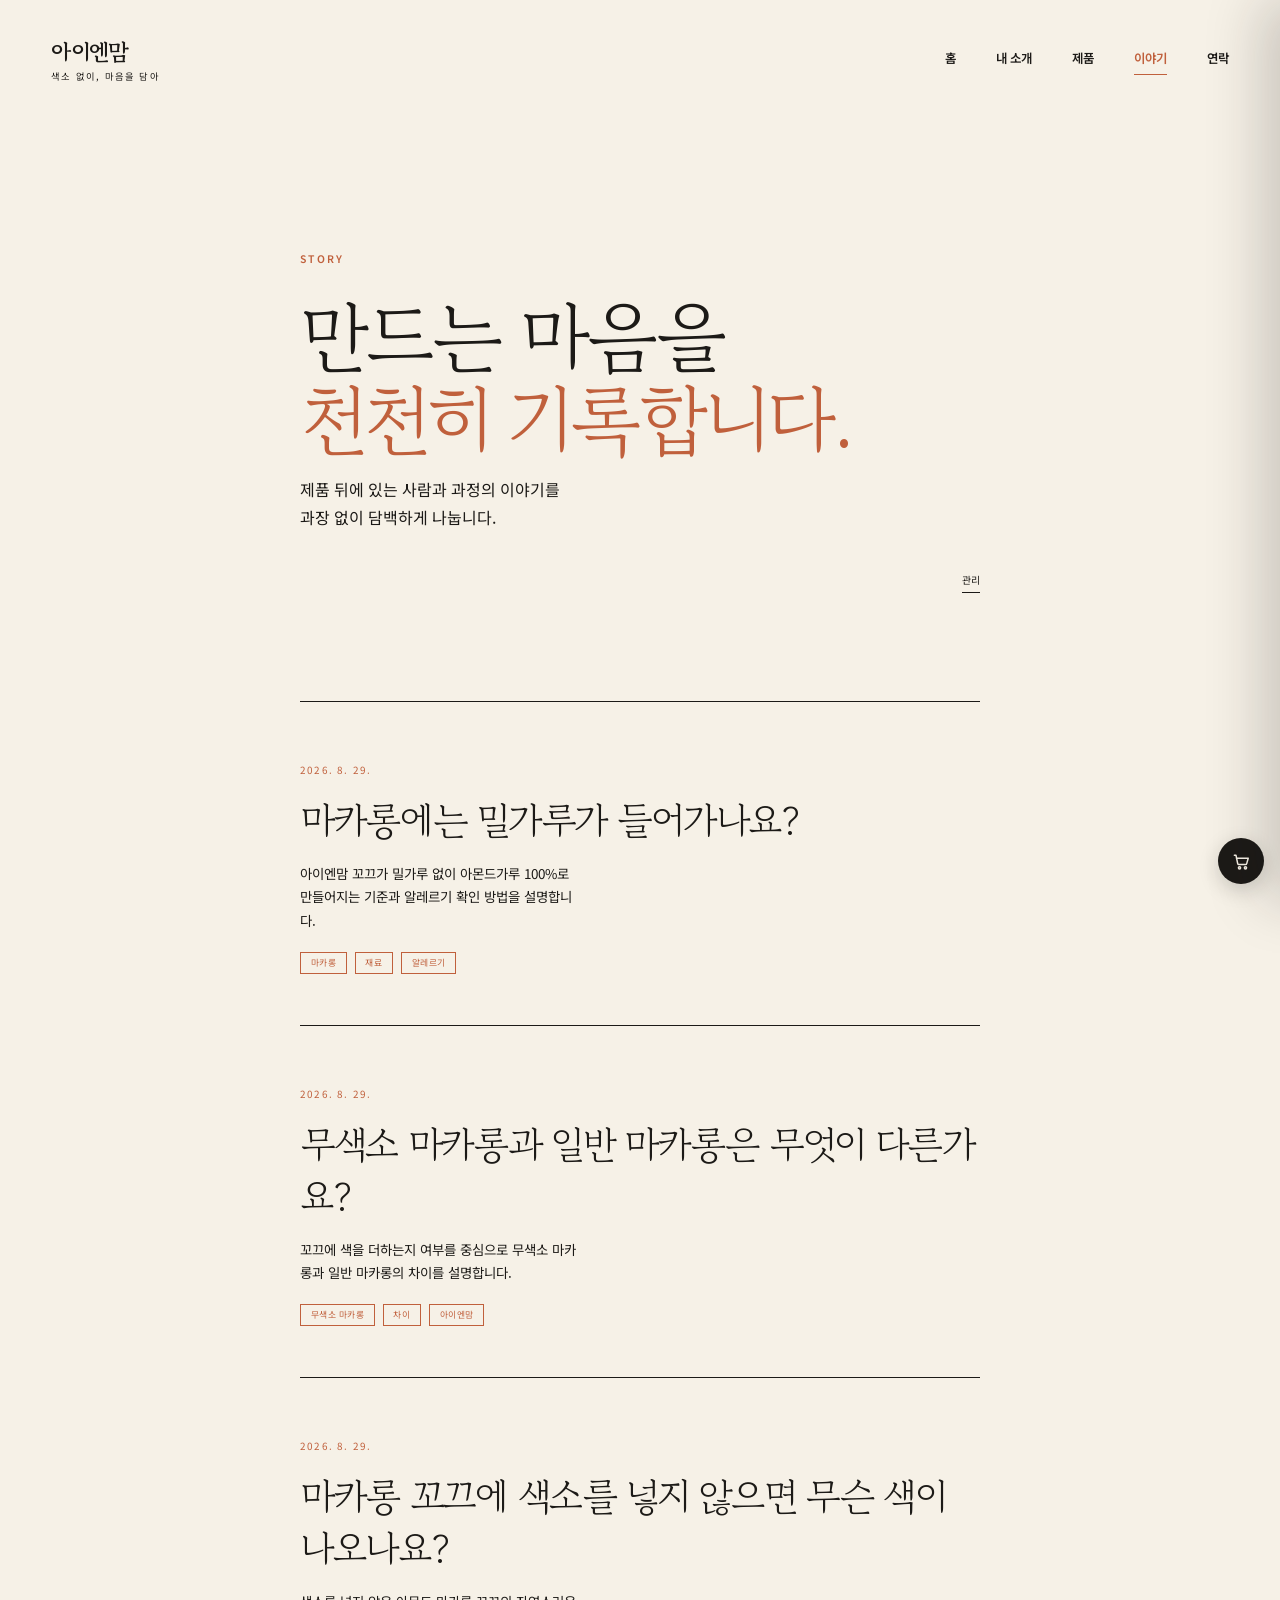
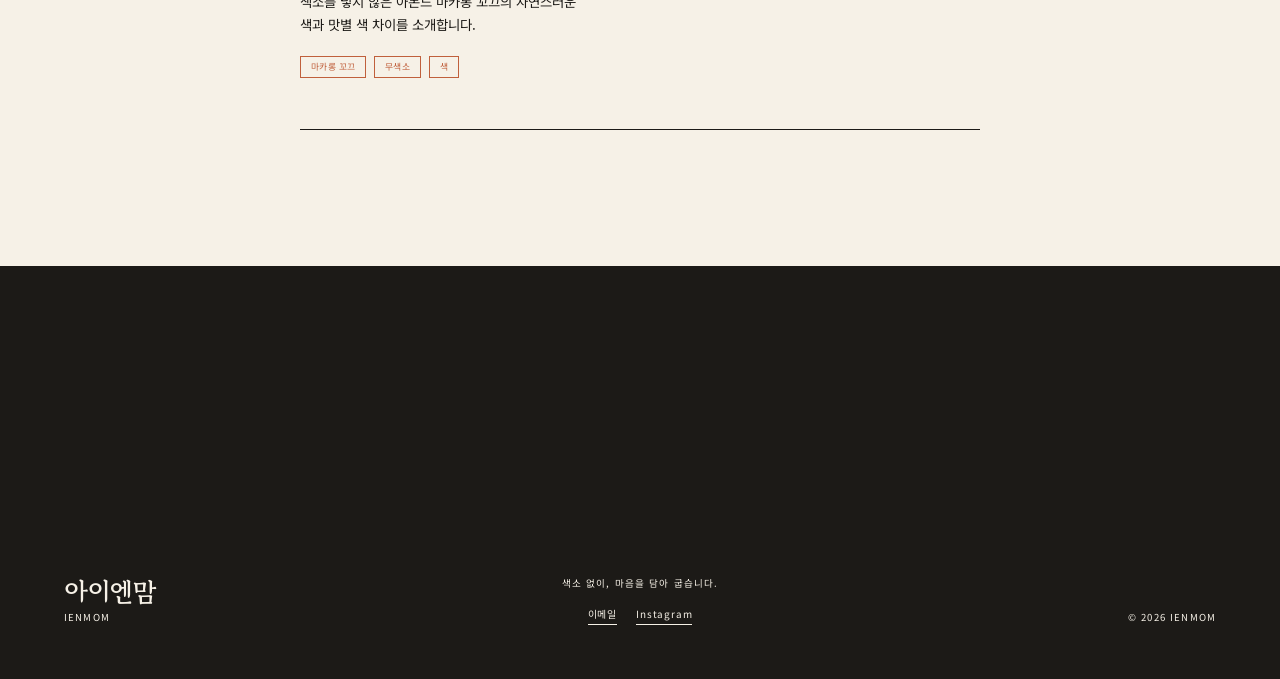
==== commit b24ef628: "Complete pre-deploy SEO and site audit" ====
--- a/story/index.html
+++ b/story/index.html
@@ -6,6 +6,12 @@
     <meta name="description" content="아이엔맘을 만들며 쌓아가는 이야기와 기록.">
     <meta name="theme-color" content="#F6F1E7">
     <title>이야기 | 아이엔맘</title>
+    <link rel="canonical" href="https://ienmom-website.vercel.app/story/">
+    <meta property="og:type" content="website">
+    <meta property="og:title" content="이야기 | 아이엔맘">
+    <meta property="og:description" content="아이엔맘을 만들며 쌓아가는 이야기와 기록.">
+    <meta property="og:url" content="https://ienmom-website.vercel.app/story/">
+    <meta property="og:image" content="https://ienmom-website.vercel.app/assets/ienmom-macaron-set.png">
     <link rel="preconnect" href="https://fonts.googleapis.com">
     <link rel="preconnect" href="https://fonts.gstatic.com" crossorigin>
     <link href="https://fonts.googleapis.com/css2?family=Gowun+Batang:wght@400;700&family=Noto+Sans+KR:wght@400;500;600&display=swap" rel="stylesheet">
--- a/styles.css
+++ b/styles.css
@@ -59,3 +59,21 @@
 /* Contact page and footer contact links */
 footer .footer-center{align-items:center;gap:.8rem;text-align:center}.footer-links{display:flex;flex-direction:row;gap:1.2rem}.footer-links a{padding-bottom:.15rem;border-bottom:1px solid currentColor;font-size:.62rem;letter-spacing:.08em}.footer-copy{text-align:right}.contact-page .site-header{color:var(--ink)}.contact-page .main-nav a[aria-current="page"]{color:var(--terra)}.contact-main{min-height:100svh}.contact-page-hero{min-height:100svh;display:grid;grid-template-columns:.9fr 1.1fr;gap:9vw;align-items:center;padding:16vh max(5vw,calc((100vw - 82rem)/2)) 12vh}.contact-page-heading h1{font-size:clamp(3.2rem,5.7vw,6.4rem);line-height:1.14}.contact-page-heading>p:last-child{max-width:40ch;margin:2rem 0 0;font-size:.9rem}.contact-action-list{border-top:1px solid var(--ink)}.contact-action-list a{display:flex;min-height:10.5rem;flex-direction:column;justify-content:space-between;padding:1.5rem;border-bottom:1px solid var(--ink);transition:background-color .25s ease,color .25s ease}.contact-action-list a:hover,.contact-action-list a:focus-visible{background:var(--ink);color:var(--cream)}.contact-action-list span{color:var(--terra);font-size:.62rem;font-weight:600;letter-spacing:.18em}.contact-action-list strong{font:400 clamp(1.35rem,2.3vw,2.5rem)/1.35 var(--serif);letter-spacing:-.04em}
 @media(max-width:760px){footer .footer-center{align-items:flex-start;text-align:left}.footer-links{margin-top:.25rem}.footer-copy{text-align:left}.contact-page-hero{grid-template-columns:1fr;gap:10vh;padding:18vh 1.25rem 15vh}.contact-page-heading h1{font-size:clamp(2.7rem,12vw,3.4rem)}.contact-action-list a{min-height:9rem;padding:1.25rem 0}.contact-action-list strong{font-size:1.45rem}}
+
+/* Brand system refresh */
+body{-webkit-font-smoothing:antialiased;text-rendering:optimizeLegibility}
+::selection{background:var(--terra);color:var(--cream)}
+a:focus-visible,button:focus-visible,summary:focus-visible{outline:2px solid var(--terra);outline-offset:4px}
+.site-header{padding:2.2rem 4vw}.main-nav a{position:relative;padding:.35rem 0}.main-nav a[aria-current="page"]::after{content:"";position:absolute;right:0;bottom:0;left:0;height:1px;background:currentColor}
+.hero-media{inset:-4%;background-position:58% center;animation:hero-zoom 22s ease-out both}.scrim{background:linear-gradient(90deg,rgb(28 26 23 / 84%) 0%,rgb(28 26 23 / 48%) 50%,rgb(28 26 23 / 18%) 100%)}
+.hero-content{bottom:12vh}.hero-content h1{max-width:10ch;text-wrap:balance}.hero-content>p:not(.kicker){line-height:1.9}.line-link{min-width:16rem;justify-content:space-between}
+.keyword-marquee{overflow:hidden;border-top:1px solid var(--ink);border-bottom:1px solid var(--ink);background:var(--cream);color:var(--ink)}
+.keyword-track{display:flex;width:max-content;animation:keyword-marquee 32s linear infinite}.keyword-group{display:flex;align-items:center;flex:none;gap:2.4rem;padding:1.35rem 1.2rem}.keyword-group span{font:400 clamp(1rem,1.6vw,1.45rem)/1 var(--serif);white-space:nowrap}.keyword-group i{color:var(--terra);font-style:normal}
+@keyframes keyword-marquee{to{transform:translateX(-50%)}}
+.scene{padding-top:max(15vh,7rem);padding-bottom:max(15vh,7rem)}
+.reveal{opacity:1;transform:none;transition:none}
+.founder-photo img{height:72vh;min-height:34rem;object-fit:cover;object-position:55% center}
+.store-product-image img{transition:none}.store-product-info{padding-top:1.5rem}.buy-button{min-height:3.2rem}.catalog,.home-products{padding-bottom:max(15vh,7rem)}
+footer{min-height:46vh;padding-top:10vh;border-top:1px solid var(--cream)}
+@media(max-width:760px){.site-header{padding:1.35rem 1.25rem}.hero-media{background-position:63% center}.scrim{background:linear-gradient(0deg,rgb(28 26 23 / 88%) 0%,rgb(28 26 23 / 22%) 76%)}.hero-content{bottom:11vh}.hero-content h1{max-width:none}.line-link{min-width:min(16rem,100%)}.keyword-track{animation-duration:25s}.keyword-group{gap:1.5rem;padding:1.1rem .75rem}.founder-photo img{height:66vh;min-height:28rem}.scene{padding-top:15vh;padding-bottom:15vh}footer{min-height:52vh}}
+@media(prefers-reduced-motion:reduce){.hero-media,.keyword-track{animation:none!important}.keyword-track{transform:none}.keyword-group[aria-hidden="true"]{display:none}}
--- a/story/story.css
+++ b/story/story.css
@@ -6,6 +6,7 @@
 .story-admin-link{align-self:flex-end;margin:1.5rem 0 0;padding-bottom:.2rem;border-bottom:1px solid var(--ink);font-size:.62rem}
 .story-list{margin:0;padding:0;list-style:none}.story-card{border-bottom:1px solid var(--ink)}.story-card a{display:block;padding:3.2rem 0}.story-card time{color:var(--terra);font-size:.62rem;letter-spacing:.12em}.story-card h2{margin:.8rem 0 1rem;font-size:clamp(1.7rem,3vw,2.5rem);line-height:1.35}.story-card .summary{max-width:40ch;margin:0;font-size:.84rem}.story-tags{display:flex;gap:.5rem;flex-wrap:wrap;margin-top:1.2rem}.story-tag{padding:.15rem .6rem;border:1px solid var(--terra);color:var(--terra);font-size:.55rem;letter-spacing:.06em}.story-empty,.story-error{padding:6rem 0;font-size:.8rem}
 .post-shell{width:min(42.5rem,calc(100% - 2.5rem));margin:0 auto;padding:18vh 0 15vh}.post-back{display:inline-block;margin-bottom:5rem;padding-bottom:.25rem;border-bottom:1px solid var(--ink);font-size:.68rem}.story-article{max-width:42.5rem}.post-head time{color:var(--terra);font-size:.65rem;letter-spacing:.12em}.post-head h1{margin:1rem 0 1.4rem;font-size:clamp(2.4rem,5.3vw,4.8rem);line-height:1.28}.post-meta{font-size:.68rem}.post-rule{width:4rem;margin:3rem 0;border:0;border-top:1px solid var(--ink)}.post-body{font-size:1rem;line-height:2}.post-body p{margin:0 0 1.8em;white-space:pre-line}.post-body h2{margin:2.7em 0 1em;font-size:1.65rem;line-height:1.45}.post-body ul{margin:0 0 1.8em;padding-left:1.2em}.post-body li{margin:.45em 0}.post-body li::marker{color:var(--terra)}.post-faq,.post-sources{margin-top:5rem}.post-faq>h2,.post-sources>h2{margin:0 0 1.2rem;font-size:1.45rem}.post-faq details{padding:1rem 0;border-top:1px solid var(--ink)}.post-faq details:last-child{border-bottom:1px solid var(--ink)}.post-faq summary{cursor:pointer;font:700 .9rem var(--serif)}.post-faq summary::before{content:"Q. ";color:var(--terra)}.post-faq details p{margin:.8rem 0 0;font-size:.82rem}.post-sources{font-size:.75rem}.post-sources ol{padding-left:1.2rem}.post-nav{display:grid;grid-template-columns:1fr 1fr;gap:2rem;margin-top:6rem;padding-top:1rem;border-top:1px solid var(--ink)}.post-nav a{padding:1.4rem 0}.post-nav .next{text-align:right}.post-nav .dir{color:var(--terra);font-size:.55rem;letter-spacing:.12em}.post-nav .pn-title{margin-top:.45rem;font:700 .85rem/1.5 var(--serif)}.post-notfound{padding:20vh 0;text-align:center}.post-notfound h1{font-size:2rem}.post-notfound p{margin:1rem 0 2rem;font-size:.85rem}.post-notfound a{border-bottom:1px solid var(--ink);font-size:.75rem}
+.post-loading{min-height:46vh;display:flex;flex-direction:column;justify-content:center}.post-loading h1{font-size:clamp(2.2rem,5vw,4rem)}.post-loading p{margin:1rem 0 0;font-size:.8rem}
 @media(max-width:760px){.story-page .menu-button,.post-page .menu-button{color:var(--ink)}.story-page.menu-open .menu-button,.post-page.menu-open .menu-button{color:var(--cream)}.story-list-main{padding-inline:1.25rem}.story-list-hero{min-height:72svh}.story-list-hero h1{font-size:clamp(2.4rem,10.5vw,3.1rem)}.story-card a{padding:2.5rem 0}.post-shell{padding-top:16vh}.post-head h1{font-size:clamp(2.15rem,9.5vw,3rem)}.post-nav{grid-template-columns:1fr}.post-nav .next{text-align:left}}
 
 .post-related{margin-top:5rem}.post-related>h2{margin:0 0 1.2rem;font-size:1.45rem}.post-related ul{margin:0;padding:0;list-style:none;border-top:1px solid var(--ink)}.post-related li{border-bottom:1px solid var(--ink)}.post-related a{display:block;padding:1rem 0;font-size:.82rem}.post-cta{margin-top:5rem;padding-top:2rem;border-top:1px solid var(--ink)}.post-cta p{margin:0 0 1.2rem;font:700 1.1rem/1.6 var(--serif)}.post-cta .buy-button{display:inline-flex}
